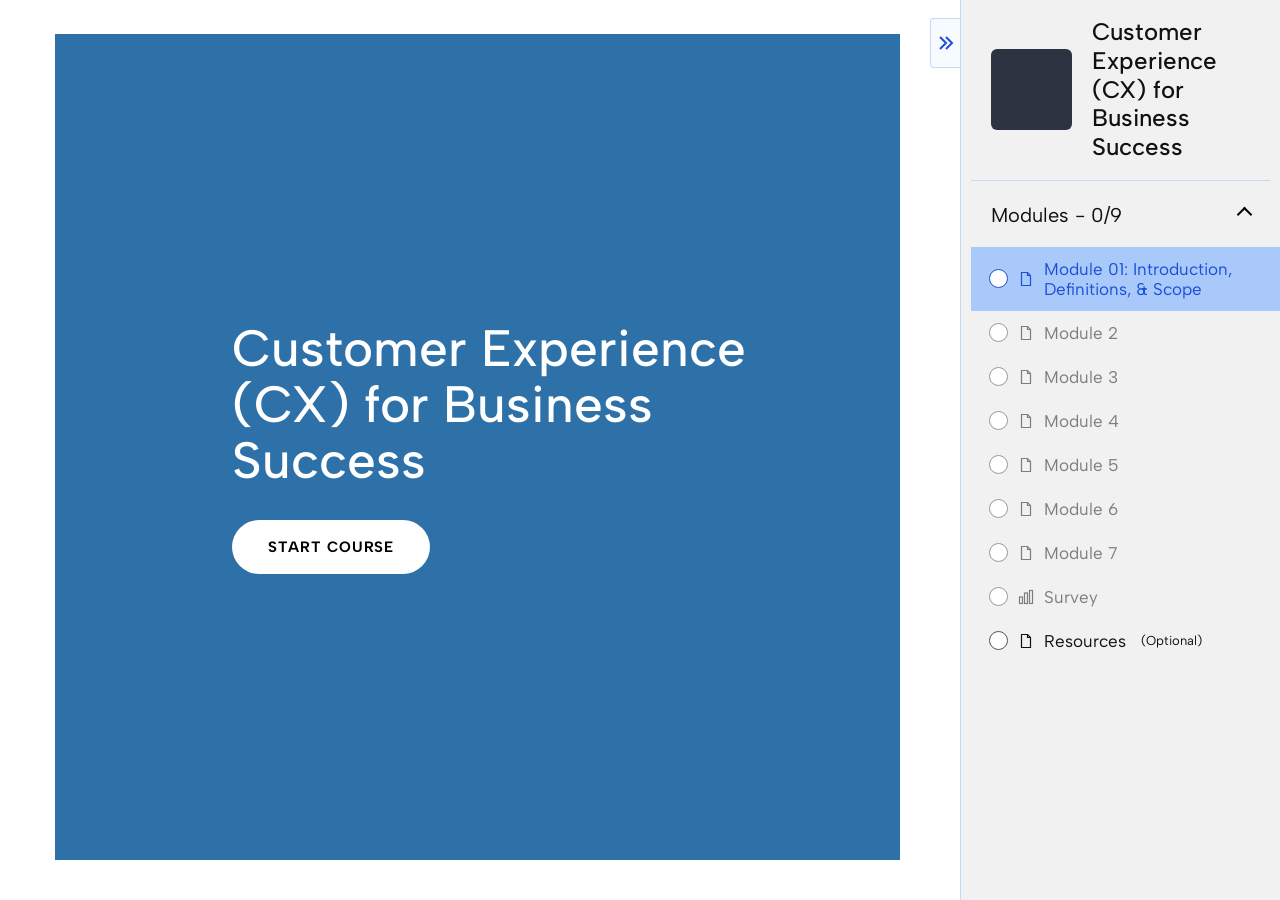
==== index.html @ 67178080 "initial commit" ====
<!doctype html>
<html lang="en">
  <head>
    <meta charset="UTF-8" />
    <meta name="viewport" content="width=device-width, initial-scale=1" />
    <title>Customer Experience (CX) for Business Success</title>
    <link rel="preconnect" href="https://fonts.googleapis.com" />
    <link
      href="https://fonts.googleapis.com/css2?family=Albert+Sans:wght@400;500;700&display=swap"
      rel="stylesheet"
    />
    <link rel="stylesheet" href="style.css" />
  </head>

  <body>
    <!-- Small screens only: top bar with hamburger + dark backdrop -->
    <header class="topbar">
      <button class="hamburger" id="hamburger" aria-label="Open course menu">
        <svg
          width="24"
          height="24"
          viewBox="0 0 24 24"
          fill="none"
          stroke="currentColor"
          stroke-width="2"
          stroke-linecap="round"
        >
          <path d="M3 6h18M3 12h18M3 18h18" />
        </svg>
      </button>
      <strong>Customer Experience (CX) for Business Success</strong>
    </header>
    <div class="backdrop" data-close-menu></div>

    <!-- =========================================================
     MAIN WINDOW  — one <section class="panel"> per module.
     Order here MUST match the order of the sidebar buttons.
     ========================================================= -->
    <main class="main">
      <button class="toggle" id="toggle" aria-label="Show / hide modules">
        <svg
          width="18"
          height="18"
          viewBox="0 0 18 18"
          fill="none"
          stroke="currentColor"
          stroke-width="2"
        >
          <path d="M3 3l6 6-6 6M9 3l6 6-6 6" />
        </svg>
      </button>

      <!-- COVER: shown before the course starts. It is NOT a module. -->
      <section class="panel cover active">
        <div class="slide">
          <h1>Customer Experience (CX) for Business Success</h1>
          <button class="btn" data-start>Start course</button>
        </div>
      </section>

      <!-- ================= MODULES =================
       Everything inside .lesson scrolls. The complete button sits at the
       end and unlocks only when the student reaches the bottom.        -->

      <!-- 1. Introduction -->
      <section class="panel">
        <div class="slide content">
          <h1>Introduction, Definitions, & Scope</h1>
          <div class="lesson-title">
            Welcome to Module 1 of the Bangladesh Cyber Security Law 2026
            interactive course. This module establishes the foundational rules,
            jurisdictional boundaries, and essential terminology used throughout
            the statute
          </div>
          <div class="lesson">
            <h2>
              Part 1: Legislative Overview & Scope (Interactive Text / Reading
              Content)
            </h2>
            <div class="h5p-slot part1">
              <iframe
                class="part1-iframe"
                src="part1.html"
                allowfullscreen
              ></iframe>
            </div>
            <div class="h5p-slot activity1">
              <iframe src="activity1.html" allowfullscreen></iframe>
            </div>
            <h3>How this course works</h3>
            <p>
              Students must reach the end of each module before the Complete
              &amp; continue button unlocks. Each module opens only after the
              previous one is completed.
            </p>
            <p>More text, images or videos can go here.</p>
            <div class="h5p-slot activity2">
              <!-- <iframe src="YOUR_H5P_EMBED_URL" allowfullscreen></iframe> -->
              Another H5P block
            </div>
            <p>Closing notes for the introduction.</p>
          </div>

          <!-- End of Module 1 -->
          <div class="slide-footer">
            <button class="btn" data-complete disabled>
              Complete &amp; continue
            </button>
            <span class="hint"
              >Scroll to the end of the module to continue</span
            >
          </div>
        </div>
      </section>

      <!-- 2. Understanding Customer Experience (CX) -->
      <section class="panel">
        <div class="slide content">
          <h1>Understanding Customer Experience (CX)</h1>
          <div class="lesson">
            <p>Intro text for this module.</p>
            <div class="h5p-slot">
              <!-- <iframe src="YOUR_H5P_EMBED_URL" allowfullscreen></iframe> -->
              H5P content goes here
            </div>
          </div>
          <div class="slide-footer">
            <button class="btn" data-complete disabled>
              Complete &amp; continue
            </button>
            <span class="hint"
              >Scroll to the end of the module to continue</span
            >
          </div>
        </div>
      </section>

      <!-- 3. Leveraging AI to Enhance CX -->
      <section class="panel">
        <div class="slide content">
          <h1>Leveraging AI to Enhance CX</h1>
          <div class="lesson">
            <p>Intro text for this module.</p>
            <div class="h5p-slot">
              <!-- <iframe src="YOUR_H5P_EMBED_URL" allowfullscreen></iframe> -->
              H5P content goes here
            </div>
          </div>
          <div class="slide-footer">
            <button class="btn" data-complete disabled>
              Complete &amp; continue
            </button>
            <span class="hint"
              >Scroll to the end of the module to continue</span
            >
          </div>
        </div>
      </section>

      <!-- 4. Getting to Know the Customer -->
      <section class="panel">
        <div class="slide content">
          <h1>Getting to Know the Customer</h1>
          <div class="lesson">
            <p>Intro text for this module.</p>
            <div class="h5p-slot">
              <!-- <iframe src="YOUR_H5P_EMBED_URL" allowfullscreen></iframe> -->
              H5P content goes here
            </div>
          </div>
          <div class="slide-footer">
            <button class="btn" data-complete disabled>
              Complete &amp; continue
            </button>
            <span class="hint"
              >Scroll to the end of the module to continue</span
            >
          </div>
        </div>
      </section>

      <!-- 5. Design the Right Experience -->
      <section class="panel">
        <div class="slide content">
          <h1>Design the Right Experience</h1>
          <div class="lesson">
            <p>Intro text for this module.</p>
            <div class="h5p-slot">
              <!-- <iframe src="YOUR_H5P_EMBED_URL" allowfullscreen></iframe> -->
              H5P content goes here
            </div>
          </div>
          <div class="slide-footer">
            <button class="btn" data-complete disabled>
              Complete &amp; continue
            </button>
            <span class="hint"
              >Scroll to the end of the module to continue</span
            >
          </div>
        </div>
      </section>

      <!-- 6. Monitoring CX -->
      <section class="panel">
        <div class="slide content">
          <h1>Monitoring CX</h1>
          <div class="lesson">
            <p>Intro text for this module.</p>
            <div class="h5p-slot">
              <!-- <iframe src="YOUR_H5P_EMBED_URL" allowfullscreen></iframe> -->
              H5P content goes here
            </div>
          </div>
          <div class="slide-footer">
            <button class="btn" data-complete disabled>
              Complete &amp; continue
            </button>
            <span class="hint"
              >Scroll to the end of the module to continue</span
            >
          </div>
        </div>
      </section>

      <!-- 7. Conclusion -->
      <section class="panel">
        <div class="slide content">
          <h1>Conclusion</h1>
          <div class="lesson">
            <p>Intro text for this module.</p>
            <div class="h5p-slot">
              <!-- <iframe src="YOUR_H5P_EMBED_URL" allowfullscreen></iframe> -->
              H5P content goes here
            </div>
          </div>
          <div class="slide-footer">
            <button class="btn" data-complete disabled>
              Complete &amp; continue
            </button>
            <span class="hint"
              >Scroll to the end of the module to continue</span
            >
          </div>
        </div>
      </section>

      <!-- 8. Survey -->
      <section class="panel">
        <div class="slide content">
          <h1>Survey</h1>
          <div class="lesson">
            <p>Intro text for this module.</p>
            <div class="h5p-slot">
              <!-- <iframe src="YOUR_H5P_EMBED_URL" allowfullscreen></iframe> -->
              H5P content goes here
            </div>
          </div>
          <div class="slide-footer">
            <button class="btn" data-complete disabled>
              Submit &amp; continue
            </button>
            <span class="hint"
              >Scroll to the end of the module to continue</span
            >
          </div>
        </div>
      </section>

      <!-- 9. Resources -->
      <section class="panel">
        <div class="slide content">
          <h1>Resources</h1>
          <div class="lesson">
            <p>Intro text for this module.</p>
            <div class="h5p-slot">
              <!-- <iframe src="YOUR_H5P_EMBED_URL" allowfullscreen></iframe> -->
              H5P content goes here
            </div>
          </div>
          <div class="slide-footer">
            <button class="btn" data-complete disabled>Finish</button>
            <span class="hint"
              >Scroll to the end of the module to continue</span
            >
          </div>
        </div>
      </section>
    </main>

    <!-- =========================================================
     SIDEBAR — module list
     data-optional = always open, never locked
     ========================================================= -->
    <aside class="sidebar">
      <div class="course-header">
        <!-- Thumbnail: add style="background-image:url(thumb.jpg)" -->
        <div class="thumb"></div>
        <h2>Customer Experience (CX) for Business Success</h2>
        <button
          class="close-btn"
          data-close-menu
          aria-label="Close course menu"
        >
          <svg
            width="20"
            height="20"
            viewBox="0 0 24 24"
            fill="none"
            stroke="currentColor"
            stroke-width="2"
            stroke-linecap="round"
          >
            <path d="M5 5l14 14M19 5L5 19" />
          </svg>
        </button>
      </div>

      <details open>
        <summary>
          <span
            >Modules - <span id="count">0</span>/<span id="total">9</span></span
          >
        </summary>

        <nav class="module-list">
          <button class="module-item active">
            <span class="radio"></span><span class="icon"></span>Module 01:
            Introduction, Definitions, & Scope
          </button>
          <button class="module-item">
            <span class="radio"></span><span class="icon"></span>Module 2
          </button>
          <button class="module-item">
            <span class="radio"></span><span class="icon"></span>Module 3
          </button>
          <button class="module-item">
            <span class="radio"></span><span class="icon"></span>Module 4
          </button>
          <button class="module-item">
            <span class="radio"></span><span class="icon"></span>Module 5
          </button>
          <button class="module-item">
            <span class="radio"></span><span class="icon"></span>Module 6
          </button>
          <button class="module-item">
            <span class="radio"></span><span class="icon"></span>Module 7
          </button>
          <button class="module-item">
            <span class="radio"></span><span class="icon chart"></span>Survey
          </button>
          <button class="module-item" data-optional>
            <span class="radio"></span
            ><span class="icon"></span>Resources&nbsp;<small>(Optional)</small>
          </button>
        </nav>
      </details>
    </aside>

    <script src="script.js"></script>
  </body>
</html>
---- style.css ----
:root {
  --blue: #2e70a8; /* main slide colour            */
  --blue-text: #1b4fd8; /* active module text           */
  --blue-active: #a9c9fb; /* active module background     */
  --blue-line: #c4daf8; /* thin light-blue borders      */
  --sidebar-bg: #f2f1f1;
  --locked: #7d7d7d; /* locked module text           */
  --text: #111;
  --sidebar-w: clamp(300px, 25vw, 480px);
  --speed: 0.45s; /* transition speed             */

  /* icon shapes (used as masks so they take the text colour) */
  --icon-doc: url("data:image/svg+xml,%3Csvg xmlns='http://www.w3.org/2000/svg' viewBox='0 0 16 16' fill='none' stroke='black' stroke-width='1.2'%3E%3Cpath d='M3.5 1.5h6l3 3v10h-9z'/%3E%3Cpath d='M9.5 1.5v3h3'/%3E%3C/svg%3E");
  --icon-chart: url("data:image/svg+xml,%3Csvg xmlns='http://www.w3.org/2000/svg' viewBox='0 0 16 16' fill='none' stroke='black' stroke-width='1.2'%3E%3Crect x='1.5' y='8' width='3' height='6.5'/%3E%3Crect x='6.5' y='4' width='3' height='10.5'/%3E%3Crect x='11.5' y='1.5' width='3' height='13'/%3E%3C/svg%3E");
}

/* =========================================================
   2. PAGE LAYOUT
   ========================================================= */
* {
  box-sizing: border-box;
}

body {
  margin: 0;
  height: 100vh;
  display: flex;
  overflow: hidden;
  font-family: "Albert Sans", system-ui, sans-serif;
  color: var(--text);
  background: #fff;
}

/* ---------- main window (left) ---------- */
.main {
  position: relative;
  flex: 1;
  min-width: 0;
  padding: 34px 60px 40px 55px; /* right padding leaves room for the toggle button */
}

.panel {
  display: none;
  height: 100%;
}
.panel.active {
  display: block;
  animation: slideIn var(--speed) ease;
}

@keyframes slideIn {
  from {
    opacity: 0;
    transform: translateX(28px);
  }
  to {
    opacity: 1;
    transform: none;
  }
}

/* ---------- blue slide ---------- */
.slide {
  height: 100%;
  min-height: 380px;
  overflow-y: auto;
  background: var(--blue);
  color: #fff;
  display: flex;
  flex-direction: column;
  justify-content: center;
  align-items: flex-start;
  padding: 40px 40px 40px 21%; /* big left gap = intro look */
}
.slide h1 {
  margin: 0 0 32px;
  font-size: 56px;
  font-weight: 500;
  line-height: 1.1;
}

/* ---------- slide that holds H5P content ---------- */
.slide.content {
  justify-content: flex-start;
  padding: 32px 40px;
}

.slide.content h1 {
  font-size: 40px;
  margin: 20px 0 40px 0;
  font-weight: 900;
}

/* long scrollable lesson inside a module */
.lesson-title {
  width: 100%;
  flex-shrink: 0;
  max-width: 70ch;
  margin: 0 0 20px;
  font-size: 18px;
  line-height: 1.6;
}

.lesson {
  width: 100%;
  flex-shrink: 0;
}

.lesson p {
  max-width: 70ch;
  margin: 0 0 20px;
  font-size: 18px;
  line-height: 1.6;
}

.lesson-panel-container {
  margin: 20px 0;
  background-color: rgba(118, 146, 255, 0.35);
  padding: 20px;
  border-radius: 5px;
}

.lesson-panel {
  margin-bottom: 20px;
}

.lesson-panel ul li{
  max-width: 70ch;
  margin: 0 0 20px;
  font-size: 18px;
}

.lesson-panel h3 {
  margin: 32px 0 12px;
  font-size: 24px;
  font-weight: 500;
}

.h5p-slot {
  width: 100%;
  height: 350px; 
  margin: 8px 0 28px;
  padding: 10px;
  background: #fff;
  color: #555;
  border-radius: 6px;
  display: grid;
  place-items: center;
  overflow: hidden;
}

.h5p-slot iframe {
  width: 100%;
  height: 100%;
  border: 0;
  overflow: hidden;
}

/*.........................part1....................... */

.h5p-slot.part1 {
  height: 400px;
}

/* button + hint at the very end of the module */
.slide-footer {
  display: flex;
  align-items: center;
  gap: 18px;
  flex-wrap: wrap;
  margin-top: 16px;
  flex-shrink: 0;
}
.hint {
  display: none;
  font-size: 15px;
  opacity: 0.85;
}
.btn[disabled] + .hint {
  display: inline;
}

/* cover screen (before the course starts) */
.cover h1 {
  font-size: clamp(32px, 4vw, 52px);
}

/* ---------- pill button ---------- */
.btn {
  font: inherit;
  font-size: 15px;
  font-weight: 700;
  letter-spacing: 0.06em;
  text-transform: uppercase;
  padding: 18px 36px;
  border: 0;
  border-radius: 999px;
  background: #fff;
  color: #000;
  cursor: pointer;
  transition:
    transform 0.2s,
    box-shadow 0.2s;
}
.btn:hover {
  transform: translateY(-2px);
  box-shadow: 0 6px 16px rgba(0, 0, 0, 0.25);
}
.btn:focus-visible {
  outline: 3px solid #fff;
  outline-offset: 3px;
}
.btn[disabled] {
  opacity: 0.45;
  cursor: not-allowed;
  transform: none;
  box-shadow: none;
}

/* ---------- collapse button (>>) ---------- */
.toggle {
  position: absolute;
  top: 18px;
  right: 0;
  width: 30px;
  height: 50px;
  border: 1px solid var(--blue-line);
  border-right: 0;
  border-radius: 4px 0 0 4px;
  background: #f7faff;
  color: var(--blue-text);
  cursor: pointer;
  display: grid;
  place-items: center;
}
.toggle svg {
  transition: transform var(--speed);
}
body.collapsed .toggle svg {
  transform: rotate(180deg);
}

/* =========================================================
   3. SIDEBAR (right) — the course modules
   ========================================================= */
.sidebar {
  width: var(--sidebar-w);
  flex-shrink: 0;
  background: var(--sidebar-bg);
  border-left: 1px solid var(--blue-line);
  overflow-y: auto;
  transition: margin-right var(--speed) ease;
}
body.collapsed .sidebar {
  margin-right: calc(var(--sidebar-w) * -1);
}

/* header: thumbnail + course title */
.course-header {
  display: flex;
  align-items: center;
  gap: 20px;
  margin: 0 10px;
  padding: 18px 20px;
  border-bottom: 1px solid var(--blue-line);
}
.thumb {
  flex-shrink: 0;
  width: 81px;
  height: 81px;
  border-radius: 6px;
  background: #2b3440 center / cover; /* ← put your image: style="background-image:url(thumb.jpg)" */
}
.course-header h2 {
  margin: 0;
  font-size: 24px;
  font-weight: 500;
  line-height: 1.2;
}

/* "Modules - 0/9" (collapsible with no JS) */
summary {
  list-style: none;
  cursor: pointer;
  display: flex;
  justify-content: space-between;
  align-items: center;
  padding: 22px 30px 20px;
  font-size: 20px;
}
summary::-webkit-details-marker {
  display: none;
}
summary::after {
  content: "";
  width: 9px;
  height: 9px;
  border-top: 2px solid #000;
  border-left: 2px solid #000;
  transform: rotate(45deg);
  transition: transform 0.3s;
}
details:not([open]) summary::after {
  transform: rotate(225deg);
}

/* module rows */
.module-list {
  margin-left: 10px;
  padding-bottom: 30px;
}

.module-item {
  all: unset;
  box-sizing: border-box;
  width: 100%;
  display: flex;
  align-items: center;
  gap: 10px;
  padding: 12px 18px;
  font-size: 17px;
  cursor: pointer;
  transition:
    background 0.3s,
    color 0.3s;
}
.module-item:focus-visible {
  outline: 2px solid var(--blue-text);
  outline-offset: -2px;
}

.module-item small {
  font-size: 13px;
}

/* radio circle + icon */
.radio {
  flex-shrink: 0;
  width: 19px;
  height: 19px;
  border: 1.5px solid #555;
  border-radius: 50%;
  background: #fff;
  transition:
    background 0.3s,
    border-color 0.3s;
}
.icon {
  flex-shrink: 0;
  width: 16px;
  height: 18px;
  background: currentColor;
  -webkit-mask: var(--icon-doc) center / contain no-repeat;
  mask: var(--icon-doc) center / contain no-repeat;
}
.icon.chart {
  -webkit-mask-image: var(--icon-chart);
  mask-image: var(--icon-chart);
}

/* STATES */
.module-item[aria-disabled="true"] {
  color: var(--locked);
  cursor: not-allowed;
}
.module-item[aria-disabled="true"] .radio {
  border-color: #999;
}

.module-item.active {
  background: var(--blue-active);
  color: var(--blue-text);
}
.module-item.active .radio {
  border-color: var(--blue-text);
}

.module-item.done .radio {
  background: var(--blue);
  border-color: var(--blue);
  position: relative;
}
.module-item.done .radio::after {
  /* white tick */
  content: "";
  position: absolute;
  left: 5px;
  top: 1px;
  width: 5px;
  height: 10px;
  border: solid #fff;
  border-width: 0 2px 2px 0;
  transform: rotate(45deg);
}

/* little shake when a locked module is clicked */
.shake {
  animation: shake 0.35s;
}
@keyframes shake {
  25% {
    transform: translateX(-6px);
  }
  75% {
    transform: translateX(6px);
  }
}

/* =========================================================
   4. SMALL SCREENS + REDUCED MOTION
   ========================================================= */
/* top bar, backdrop and close button only exist on small screens */
.topbar,
.backdrop,
.close-btn {
  display: none;
}

@media (max-width: 800px) {
  body {
    flex-direction: column;
    height: 100vh;
    height: 100dvh;
  }

  /* top bar with hamburger */
  .topbar {
    display: flex;
    align-items: center;
    gap: 14px;
    flex-shrink: 0;
    padding: 10px 16px;
    background: var(--sidebar-bg);
    border-bottom: 1px solid var(--blue-line);
  }
  .topbar strong {
    font-size: 16px;
    font-weight: 500;
    line-height: 1.2;
  }

  .hamburger,
  .close-btn {
    all: unset;
    box-sizing: border-box;
    width: 40px;
    height: 40px;
    display: grid;
    place-items: center;
    flex-shrink: 0;
    border-radius: 6px;
    color: var(--text);
    cursor: pointer;
  }
  .hamburger:focus-visible,
  .close-btn:focus-visible {
    outline: 2px solid var(--blue-text);
  }
  .close-btn {
    display: grid;
    margin-left: auto;
  }
  .course-header {
    gap: 12px;
    padding: 14px 10px;
  }
  .course-header h2 {
    font-size: 17px;
  }
  .thumb {
    width: 52px;
    height: 52px;
  }

  /* main window fills the rest of the screen */
  .main {
    flex: 1;
    min-height: 0;
    padding: 16px;
  }
  .slide {
    padding: 24px;
  }
  .slide h1 {
    font-size: 36px;
  }
  .slide.content h1 {
    font-size: 24px;
  }
  .toggle {
    display: none;
  }

  /* sidebar becomes a drawer that slides in from the right */
  .sidebar {
    position: fixed;
    top: 0;
    right: 0;
    bottom: 0;
    z-index: 20;
    width: min(85vw, 360px);
    margin: 0 !important;
    transform: translateX(100%);
    transition:
      transform var(--speed) ease,
      box-shadow var(--speed);
  }
  body.menu-open .sidebar {
    transform: none;
    box-shadow: -8px 0 24px rgba(0, 0, 0, 0.25);
  }

  /* dark overlay behind the drawer; tap it to close */
  .backdrop {
    display: block;
    position: fixed;
    inset: 0;
    z-index: 10;
    background: rgba(0, 0, 0, 0.4);
    opacity: 0;
    pointer-events: none;
    transition: opacity var(--speed);
  }
  body.menu-open .backdrop {
    opacity: 1;
    pointer-events: auto;
  }
}
@media (prefers-reduced-motion: reduce) {
  * {
    animation: none !important;
    transition: none !important;
  }
}
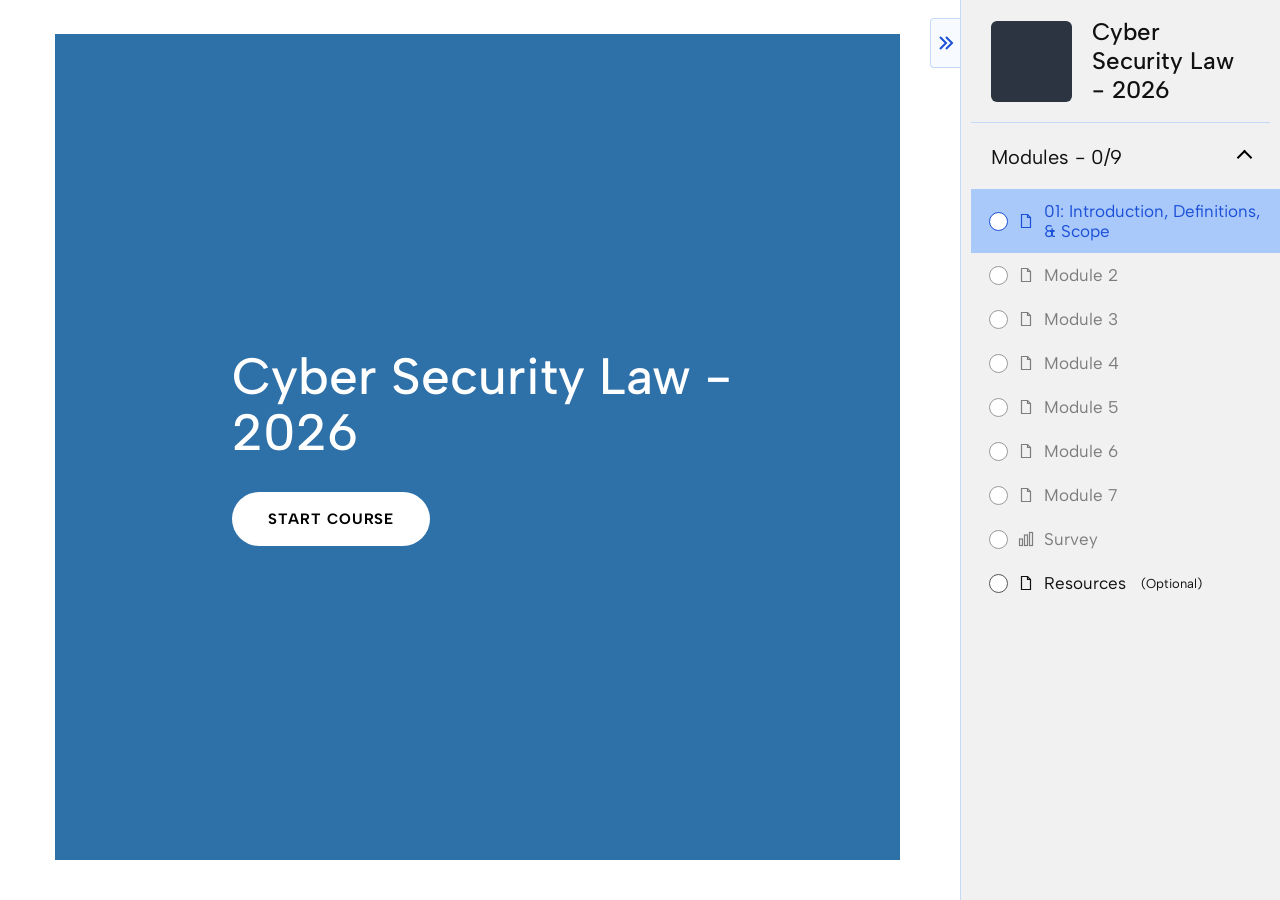
==== commit 2fea56bd: "initial commit" ====
--- a/index.html
+++ b/index.html
@@ -3,7 +3,7 @@
   <head>
     <meta charset="UTF-8" />
     <meta name="viewport" content="width=device-width, initial-scale=1" />
-    <title>Customer Experience (CX) for Business Success</title>
+    <title>Cyber Security Law - 2026</title>
     <link rel="preconnect" href="https://fonts.googleapis.com" />
     <link
       href="https://fonts.googleapis.com/css2?family=Albert+Sans:wght@400;500;700&display=swap"
@@ -28,7 +28,7 @@
           <path d="M3 6h18M3 12h18M3 18h18" />
         </svg>
       </button>
-      <strong>Customer Experience (CX) for Business Success</strong>
+      <strong>Cyber Security Law - 2026</strong>
     </header>
     <div class="backdrop" data-close-menu></div>
 
@@ -53,7 +53,7 @@
       <!-- COVER: shown before the course starts. It is NOT a module. -->
       <section class="panel cover active">
         <div class="slide">
-          <h1>Customer Experience (CX) for Business Success</h1>
+          <h1>Cyber Security Law - 2026</h1>
           <button class="btn" data-start>Start course</button>
         </div>
       </section>
@@ -73,7 +73,7 @@
             the statute
           </div>
           <div class="lesson">
-            <h2>
+            <h2 class="h5p-slot-title">
               Part 1: Legislative Overview & Scope (Interactive Text / Reading
               Content)
             </h2>
@@ -84,19 +84,20 @@
                 allowfullscreen
               ></iframe>
             </div>
-            <div class="h5p-slot activity1">
-              <iframe src="activity1.html" allowfullscreen></iframe>
-            </div>
-            <h3>How this course works</h3>
-            <p>
-              Students must reach the end of each module before the Complete
-              &amp; continue button unlocks. Each module opens only after the
-              previous one is completed.
-            </p>
-            <p>More text, images or videos can go here.</p>
-            <div class="h5p-slot activity2">
-              <!-- <iframe src="YOUR_H5P_EMBED_URL" allowfullscreen></iframe> -->
-              Another H5P block
+            <h2 class="h5p-slot-title">
+              Part 2: Key Legal Definitions - Section 2
+            </h2>
+            <div class="h5p-slot part2">
+              <iframe src="part2.html" allowfullscreen></iframe>
+            </div>
+            <h2 class="h5p-slot-title">
+              Part 3: H5P Quiz / Knowledge Check (Multiple Choice Questions)
+            </h2>
+            <div class="h5p-slot part3">
+              <iframe src="part3.html" allowfullscreen></iframe>
+              <iframe src="part3.html" allowfullscreen></iframe>
+              <iframe src="part3.html" allowfullscreen></iframe>
+              <iframe src="part3.html" allowfullscreen></iframe>
             </div>
             <p>Closing notes for the introduction.</p>
           </div>
@@ -296,7 +297,7 @@
       <div class="course-header">
         <!-- Thumbnail: add style="background-image:url(thumb.jpg)" -->
         <div class="thumb"></div>
-        <h2>Customer Experience (CX) for Business Success</h2>
+        <h2>Cyber Security Law - 2026</h2>
         <button
           class="close-btn"
           data-close-menu
@@ -325,7 +326,7 @@
 
         <nav class="module-list">
           <button class="module-item active">
-            <span class="radio"></span><span class="icon"></span>Module 01:
+            <span class="radio"></span><span class="icon"></span>01:
             Introduction, Definitions, & Scope
           </button>
           <button class="module-item">
--- a/style.css
+++ b/style.css
@@ -136,6 +136,10 @@
   font-weight: 500;
 }
 
+.h5p-slot-title {
+  margin: 50px 10px 30px 10px;
+}
+
 .h5p-slot {
   width: 100%;
   height: 350px; 
@@ -161,6 +165,24 @@
 .h5p-slot.part1 {
   height: 400px;
 }
+
+/*.........................part2....................... */
+
+
+.h5p-slot.part2 {
+  height: 600px;
+}
+
+/*.........................part3....................... */
+
+.h5p-slot.part3 {
+  height: 1200px;
+}
+
+
+
+
+
 
 /* button + hint at the very end of the module */
 .slide-footer {
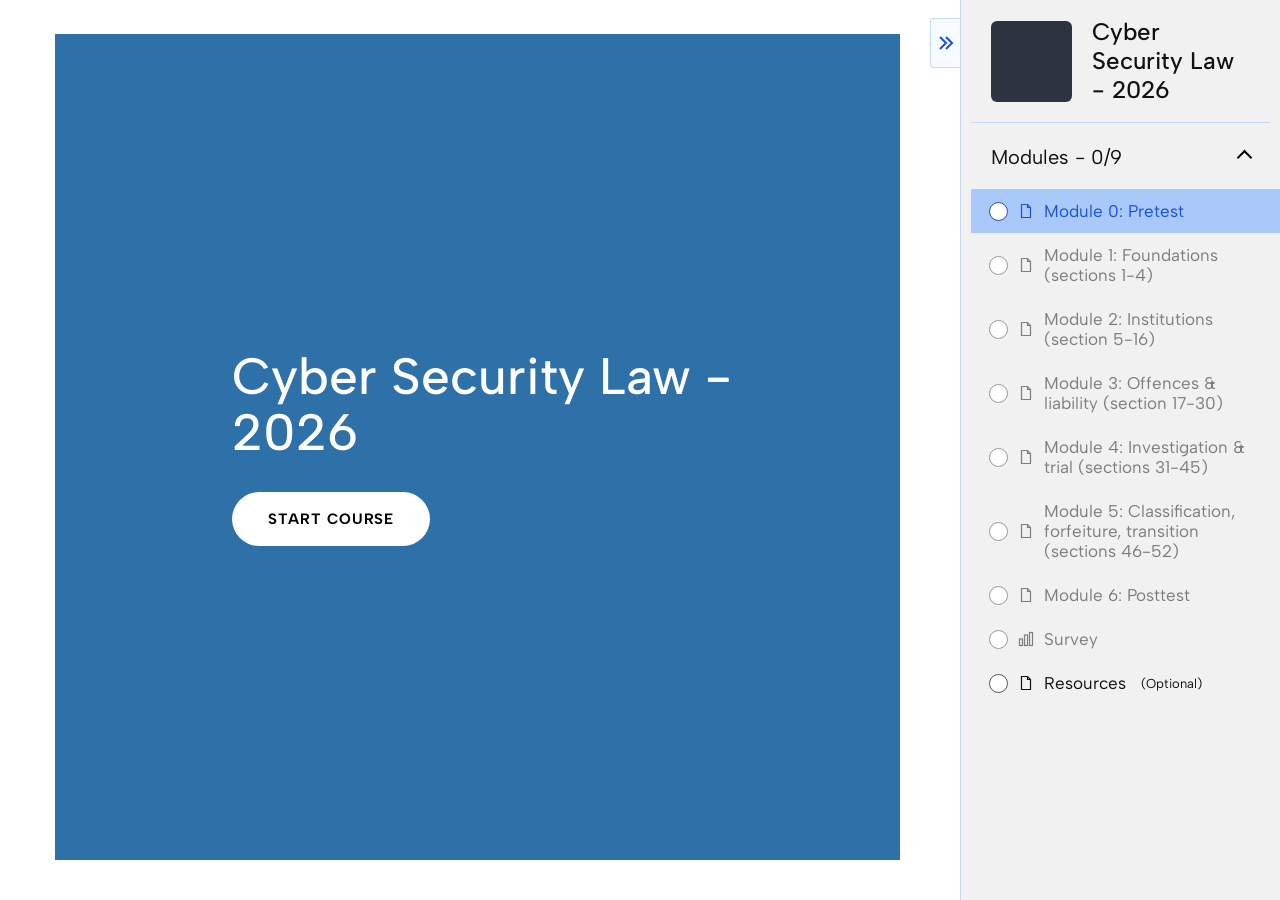
==== commit 151a9537: "update" ====
--- a/index.html
+++ b/index.html
@@ -9,7 +9,7 @@
       href="https://fonts.googleapis.com/css2?family=Albert+Sans:wght@400;500;700&display=swap"
       rel="stylesheet"
     />
-    <link rel="stylesheet" href="style.css" />
+    <link rel="stylesheet" href="static/css/style.css" />
   </head>
 
   <body>
@@ -65,41 +65,14 @@
       <!-- 1. Introduction -->
       <section class="panel">
         <div class="slide content">
-          <h1>Introduction, Definitions, & Scope</h1>
-          <div class="lesson-title">
-            Welcome to Module 1 of the Bangladesh Cyber Security Law 2026
-            interactive course. This module establishes the foundational rules,
-            jurisdictional boundaries, and essential terminology used throughout
-            the statute
-          </div>
-          <div class="lesson">
-            <h2 class="h5p-slot-title">
-              Part 1: Legislative Overview & Scope (Interactive Text / Reading
-              Content)
-            </h2>
-            <div class="h5p-slot part1">
-              <iframe
-                class="part1-iframe"
-                src="part1.html"
-                allowfullscreen
-              ></iframe>
-            </div>
-            <h2 class="h5p-slot-title">
-              Part 2: Key Legal Definitions - Section 2
-            </h2>
-            <div class="h5p-slot part2">
-              <iframe src="part2.html" allowfullscreen></iframe>
-            </div>
-            <h2 class="h5p-slot-title">
-              Part 3: H5P Quiz / Knowledge Check (Multiple Choice Questions)
-            </h2>
-            <div class="h5p-slot part3">
-              <iframe src="part3.html" allowfullscreen></iframe>
-              <iframe src="part3.html" allowfullscreen></iframe>
-              <iframe src="part3.html" allowfullscreen></iframe>
-              <iframe src="part3.html" allowfullscreen></iframe>
-            </div>
-            <p>Closing notes for the introduction.</p>
+          <h1>Module 0: Pretest</h1>
+
+          <div class="h5p-slot module1">
+            <iframe
+              class="module-iframe"
+              data-src="static/html/module0.html"
+              allowfullscreen
+            ></iframe>
           </div>
 
           <!-- End of Module 1 -->
@@ -114,179 +87,38 @@
         </div>
       </section>
 
-      <!-- 2. Understanding Customer Experience (CX) -->
+      
+
+      <!-- Module 1 -->
       <section class="panel">
         <div class="slide content">
-          <h1>Understanding Customer Experience (CX)</h1>
-          <div class="lesson">
-            <p>Intro text for this module.</p>
-            <div class="h5p-slot">
-              <!-- <iframe src="YOUR_H5P_EMBED_URL" allowfullscreen></iframe> -->
-              H5P content goes here
-            </div>
+          <h1>Module 1: Foundations (sections 1-4)</h1>
+          <div class="h5p-slot">
+            <iframe data-src="static/html/module1.html" allowfullscreen></iframe>
           </div>
           <div class="slide-footer">
             <button class="btn" data-complete disabled>
               Complete &amp; continue
             </button>
-            <span class="hint"
-              >Scroll to the end of the module to continue</span
-            >
-          </div>
-        </div>
-      </section>
-
-      <!-- 3. Leveraging AI to Enhance CX -->
+          </div>
+        </div>
+      </section>
+
+      <!-- Module 2 -->
       <section class="panel">
         <div class="slide content">
-          <h1>Leveraging AI to Enhance CX</h1>
-          <div class="lesson">
-            <p>Intro text for this module.</p>
-            <div class="h5p-slot">
-              <!-- <iframe src="YOUR_H5P_EMBED_URL" allowfullscreen></iframe> -->
-              H5P content goes here
-            </div>
+          <h1>Module 2: Amar MAtha (sections 1-4)</h1>
+          <div class="h5p-slot">
+            <iframe data-src="static/html/module1.html" allowfullscreen></iframe>
           </div>
           <div class="slide-footer">
             <button class="btn" data-complete disabled>
               Complete &amp; continue
             </button>
-            <span class="hint"
-              >Scroll to the end of the module to continue</span
-            >
-          </div>
-        </div>
-      </section>
-
-      <!-- 4. Getting to Know the Customer -->
-      <section class="panel">
-        <div class="slide content">
-          <h1>Getting to Know the Customer</h1>
-          <div class="lesson">
-            <p>Intro text for this module.</p>
-            <div class="h5p-slot">
-              <!-- <iframe src="YOUR_H5P_EMBED_URL" allowfullscreen></iframe> -->
-              H5P content goes here
-            </div>
-          </div>
-          <div class="slide-footer">
-            <button class="btn" data-complete disabled>
-              Complete &amp; continue
-            </button>
-            <span class="hint"
-              >Scroll to the end of the module to continue</span
-            >
-          </div>
-        </div>
-      </section>
-
-      <!-- 5. Design the Right Experience -->
-      <section class="panel">
-        <div class="slide content">
-          <h1>Design the Right Experience</h1>
-          <div class="lesson">
-            <p>Intro text for this module.</p>
-            <div class="h5p-slot">
-              <!-- <iframe src="YOUR_H5P_EMBED_URL" allowfullscreen></iframe> -->
-              H5P content goes here
-            </div>
-          </div>
-          <div class="slide-footer">
-            <button class="btn" data-complete disabled>
-              Complete &amp; continue
-            </button>
-            <span class="hint"
-              >Scroll to the end of the module to continue</span
-            >
-          </div>
-        </div>
-      </section>
-
-      <!-- 6. Monitoring CX -->
-      <section class="panel">
-        <div class="slide content">
-          <h1>Monitoring CX</h1>
-          <div class="lesson">
-            <p>Intro text for this module.</p>
-            <div class="h5p-slot">
-              <!-- <iframe src="YOUR_H5P_EMBED_URL" allowfullscreen></iframe> -->
-              H5P content goes here
-            </div>
-          </div>
-          <div class="slide-footer">
-            <button class="btn" data-complete disabled>
-              Complete &amp; continue
-            </button>
-            <span class="hint"
-              >Scroll to the end of the module to continue</span
-            >
-          </div>
-        </div>
-      </section>
-
-      <!-- 7. Conclusion -->
-      <section class="panel">
-        <div class="slide content">
-          <h1>Conclusion</h1>
-          <div class="lesson">
-            <p>Intro text for this module.</p>
-            <div class="h5p-slot">
-              <!-- <iframe src="YOUR_H5P_EMBED_URL" allowfullscreen></iframe> -->
-              H5P content goes here
-            </div>
-          </div>
-          <div class="slide-footer">
-            <button class="btn" data-complete disabled>
-              Complete &amp; continue
-            </button>
-            <span class="hint"
-              >Scroll to the end of the module to continue</span
-            >
-          </div>
-        </div>
-      </section>
-
-      <!-- 8. Survey -->
-      <section class="panel">
-        <div class="slide content">
-          <h1>Survey</h1>
-          <div class="lesson">
-            <p>Intro text for this module.</p>
-            <div class="h5p-slot">
-              <!-- <iframe src="YOUR_H5P_EMBED_URL" allowfullscreen></iframe> -->
-              H5P content goes here
-            </div>
-          </div>
-          <div class="slide-footer">
-            <button class="btn" data-complete disabled>
-              Submit &amp; continue
-            </button>
-            <span class="hint"
-              >Scroll to the end of the module to continue</span
-            >
-          </div>
-        </div>
-      </section>
-
-      <!-- 9. Resources -->
-      <section class="panel">
-        <div class="slide content">
-          <h1>Resources</h1>
-          <div class="lesson">
-            <p>Intro text for this module.</p>
-            <div class="h5p-slot">
-              <!-- <iframe src="YOUR_H5P_EMBED_URL" allowfullscreen></iframe> -->
-              H5P content goes here
-            </div>
-          </div>
-          <div class="slide-footer">
-            <button class="btn" data-complete disabled>Finish</button>
-            <span class="hint"
-              >Scroll to the end of the module to continue</span
-            >
-          </div>
-        </div>
-      </section>
+          </div>
+        </div>
+      </section>
+
     </main>
 
     <!-- =========================================================
@@ -326,26 +158,32 @@
 
         <nav class="module-list">
           <button class="module-item active">
-            <span class="radio"></span><span class="icon"></span>01:
-            Introduction, Definitions, & Scope
-          </button>
-          <button class="module-item">
-            <span class="radio"></span><span class="icon"></span>Module 2
-          </button>
-          <button class="module-item">
-            <span class="radio"></span><span class="icon"></span>Module 3
-          </button>
-          <button class="module-item">
-            <span class="radio"></span><span class="icon"></span>Module 4
-          </button>
-          <button class="module-item">
-            <span class="radio"></span><span class="icon"></span>Module 5
-          </button>
-          <button class="module-item">
-            <span class="radio"></span><span class="icon"></span>Module 6
-          </button>
-          <button class="module-item">
-            <span class="radio"></span><span class="icon"></span>Module 7
+            <span class="radio"></span><span class="icon"></span>Module 0:
+            Pretest
+          </button>
+          <button class="module-item">
+            <span class="radio"></span><span class="icon"></span>Module 1:
+            Foundations (sections 1-4)
+          </button>
+          <button class="module-item">
+            <span class="radio"></span><span class="icon"></span>Module 2:
+            Institutions (section 5-16)
+          </button>
+          <button class="module-item">
+            <span class="radio"></span><span class="icon"></span>Module 3:
+            Offences & liability (section 17-30)
+          </button>
+          <button class="module-item">
+            <span class="radio"></span><span class="icon"></span>Module 4:
+            Investigation & trial (sections 31-45)
+          </button>
+          <button class="module-item">
+            <span class="radio"></span><span class="icon"></span>Module 5:
+            Classification, forfeiture, transition (sections 46-52)
+          </button>
+          <button class="module-item">
+            <span class="radio"></span><span class="icon"></span>Module 6:
+            Posttest
           </button>
           <button class="module-item">
             <span class="radio"></span><span class="icon chart"></span>Survey
@@ -358,6 +196,6 @@
       </details>
     </aside>
 
-    <script src="script.js"></script>
+    <script src="static/js/script.js"></script>
   </body>
 </html>
--- a/static/css/style.css
+++ b/static/css/style.css
@@ -0,0 +1,543 @@
+:root {
+  --blue: #2e70a8; /* main slide colour            */
+  --blue-text: #1b4fd8; /* active module text           */
+  --blue-active: #a9c9fb; /* active module background     */
+  --blue-line: #c4daf8; /* thin light-blue borders      */
+  --sidebar-bg: #f2f1f1;
+  --locked: #7d7d7d; /* locked module text           */
+  --text: #111;
+  --sidebar-w: clamp(300px, 25vw, 480px);
+  --speed: 0.45s; /* transition speed             */
+
+  /* icon shapes (used as masks so they take the text colour) */
+  --icon-doc: url("data:image/svg+xml,%3Csvg xmlns='http://www.w3.org/2000/svg' viewBox='0 0 16 16' fill='none' stroke='black' stroke-width='1.2'%3E%3Cpath d='M3.5 1.5h6l3 3v10h-9z'/%3E%3Cpath d='M9.5 1.5v3h3'/%3E%3C/svg%3E");
+  --icon-chart: url("data:image/svg+xml,%3Csvg xmlns='http://www.w3.org/2000/svg' viewBox='0 0 16 16' fill='none' stroke='black' stroke-width='1.2'%3E%3Crect x='1.5' y='8' width='3' height='6.5'/%3E%3Crect x='6.5' y='4' width='3' height='10.5'/%3E%3Crect x='11.5' y='1.5' width='3' height='13'/%3E%3C/svg%3E");
+}
+
+/* =========================================================
+   2. PAGE LAYOUT
+   ========================================================= */
+* {
+  box-sizing: border-box;
+}
+
+body {
+  margin: 0;
+  height: 100vh;
+  display: flex;
+  overflow: hidden;
+  font-family: "Albert Sans", system-ui, sans-serif;
+  color: var(--text);
+  background: #fff;
+}
+
+/* ---------- main window (left) ---------- */
+.main {
+  position: relative;
+  flex: 1;
+  min-width: 0;
+  padding: 34px 60px 40px 55px; /* right padding leaves room for the toggle button */
+}
+
+.panel {
+  display: none;
+  height: 100%;
+}
+.panel.active {
+  display: block;
+  animation: slideIn var(--speed) ease;
+}
+
+@keyframes slideIn {
+  from {
+    opacity: 0;
+    transform: translateX(28px);
+  }
+  to {
+    opacity: 1;
+    transform: none;
+  }
+}
+
+/* ---------- blue slide ---------- */
+.slide {
+  height: 100%;
+  min-height: 380px;
+  overflow-y: auto;
+  background: var(--blue);
+  color: #fff;
+  display: flex;
+  flex-direction: column;
+  justify-content: center;
+  align-items: flex-start;
+  padding: 40px 40px 40px 21%; /* big left gap = intro look */
+}
+.slide h1 {
+  margin: 0 0 32px;
+  font-size: 56px;
+  font-weight: 500;
+  line-height: 1.1;
+}
+
+/* ---------- slide that holds H5P content ---------- */
+.slide.content {
+  justify-content: flex-start;
+  padding: 32px 40px;
+}
+
+.slide.content h1 {
+  font-size: 40px;
+  margin: 20px 0 40px 0;
+  font-weight: 900;
+}
+
+/* long scrollable lesson inside a module */
+/* .lesson-title {
+  width: 100%;
+  flex-shrink: 0;
+  max-width: 70ch;
+  margin: 0 0 20px;
+  font-size: 18px;
+  line-height: 1.6;
+}
+
+.lesson {
+  width: 100%;
+  flex-shrink: 0;
+}
+
+.lesson p {
+  max-width: 70ch;
+  margin: 0 0 20px;
+  font-size: 18px;
+  line-height: 1.6;
+}
+
+.lesson-panel-container {
+  margin: 20px 0;
+  background-color: rgba(118, 146, 255, 0.35);
+  padding: 20px;
+  border-radius: 5px;
+}
+
+.lesson-panel {
+  margin-bottom: 20px;
+}
+
+.lesson-panel ul li{
+  max-width: 70ch;
+  margin: 0 0 20px;
+  font-size: 18px;
+}
+
+.lesson-panel h3 {
+  margin: 32px 0 12px;
+  font-size: 24px;
+  font-weight: 500;
+}
+
+.h5p-slot-title {
+  margin: 50px 10px 30px 10px;
+} */
+
+.h5p-slot {
+  width: 100%;
+  min-height: 75vh; 
+  margin: 8px 0;
+  /* padding: 10px; */
+  background: #fff;
+  color: #555;
+  border-radius: 6px;
+  display: grid;
+  place-items: center;
+  overflow: hidden;
+}
+
+.h5p-slot iframe {
+  width: 100%;
+  height: 100%;
+  border: 0;
+  overflow: hidden;
+}
+
+/*.........................h5p contents....................... */
+
+
+
+
+
+
+
+
+
+
+/* button + hint at the very end of the module */
+.slide-footer {
+  display: flex;
+  align-items: center;
+  gap: 18px;
+  flex-wrap: wrap;
+  margin-top: 16px;
+  flex-shrink: 0;
+}
+.hint {
+  display: none;
+  font-size: 15px;
+  opacity: 0.85;
+}
+.btn[disabled] + .hint {
+  display: inline;
+}
+
+/* cover screen (before the course starts) */
+.cover h1 {
+  font-size: clamp(32px, 4vw, 52px);
+}
+
+/* ---------- pill button ---------- */
+.btn {
+  font: inherit;
+  font-size: 15px;
+  font-weight: 700;
+  letter-spacing: 0.06em;
+  text-transform: uppercase;
+  padding: 18px 36px;
+  border: 0;
+  border-radius: 999px;
+  background: #fff;
+  color: #000;
+  cursor: pointer;
+  transition:
+    transform 0.2s,
+    box-shadow 0.2s;
+}
+.btn:hover {
+  transform: translateY(-2px);
+  box-shadow: 0 6px 16px rgba(0, 0, 0, 0.25);
+}
+.btn:focus-visible {
+  outline: 3px solid #fff;
+  outline-offset: 3px;
+}
+.btn[disabled] {
+  opacity: 0.45;
+  cursor: not-allowed;
+  transform: none;
+  box-shadow: none;
+}
+
+/* ---------- collapse button (>>) ---------- */
+.toggle {
+  position: absolute;
+  top: 18px;
+  right: 0;
+  width: 30px;
+  height: 50px;
+  border: 1px solid var(--blue-line);
+  border-right: 0;
+  border-radius: 4px 0 0 4px;
+  background: #f7faff;
+  color: var(--blue-text);
+  cursor: pointer;
+  display: grid;
+  place-items: center;
+}
+.toggle svg {
+  transition: transform var(--speed);
+}
+body.collapsed .toggle svg {
+  transform: rotate(180deg);
+}
+
+/* =========================================================
+   3. SIDEBAR (right) — the course modules
+   ========================================================= */
+.sidebar {
+  width: var(--sidebar-w);
+  flex-shrink: 0;
+  background: var(--sidebar-bg);
+  border-left: 1px solid var(--blue-line);
+  overflow-y: auto;
+  transition: margin-right var(--speed) ease;
+}
+body.collapsed .sidebar {
+  margin-right: calc(var(--sidebar-w) * -1);
+}
+
+/* header: thumbnail + course title */
+.course-header {
+  display: flex;
+  align-items: center;
+  gap: 20px;
+  margin: 0 10px;
+  padding: 18px 20px;
+  border-bottom: 1px solid var(--blue-line);
+}
+.thumb {
+  flex-shrink: 0;
+  width: 81px;
+  height: 81px;
+  border-radius: 6px;
+  background: #2b3440 center / cover; /* ← put your image: style="background-image:url(thumb.jpg)" */
+}
+.course-header h2 {
+  margin: 0;
+  font-size: 24px;
+  font-weight: 500;
+  line-height: 1.2;
+}
+
+/* "Modules - 0/9" (collapsible with no JS) */
+summary {
+  list-style: none;
+  cursor: pointer;
+  display: flex;
+  justify-content: space-between;
+  align-items: center;
+  padding: 22px 30px 20px;
+  font-size: 20px;
+}
+summary::-webkit-details-marker {
+  display: none;
+}
+summary::after {
+  content: "";
+  width: 9px;
+  height: 9px;
+  border-top: 2px solid #000;
+  border-left: 2px solid #000;
+  transform: rotate(45deg);
+  transition: transform 0.3s;
+}
+details:not([open]) summary::after {
+  transform: rotate(225deg);
+}
+
+/* module rows */
+.module-list {
+  margin-left: 10px;
+  padding-bottom: 30px;
+}
+
+.module-item {
+  all: unset;
+  box-sizing: border-box;
+  width: 100%;
+  display: flex;
+  align-items: center;
+  gap: 10px;
+  padding: 12px 18px;
+  font-size: 17px;
+  cursor: pointer;
+  transition:
+    background 0.3s,
+    color 0.3s;
+}
+.module-item:focus-visible {
+  outline: 2px solid var(--blue-text);
+  outline-offset: -2px;
+}
+
+.module-item small {
+  font-size: 13px;
+}
+
+/* radio circle + icon */
+.radio {
+  flex-shrink: 0;
+  width: 19px;
+  height: 19px;
+  border: 1.5px solid #555;
+  border-radius: 50%;
+  background: #fff;
+  transition:
+    background 0.3s,
+    border-color 0.3s;
+}
+.icon {
+  flex-shrink: 0;
+  width: 16px;
+  height: 18px;
+  background: currentColor;
+  -webkit-mask: var(--icon-doc) center / contain no-repeat;
+  mask: var(--icon-doc) center / contain no-repeat;
+}
+.icon.chart {
+  -webkit-mask-image: var(--icon-chart);
+  mask-image: var(--icon-chart);
+}
+
+/* STATES */
+.module-item[aria-disabled="true"] {
+  color: var(--locked);
+  cursor: not-allowed;
+}
+.module-item[aria-disabled="true"] .radio {
+  border-color: #999;
+}
+
+.module-item.active {
+  background: var(--blue-active);
+  color: var(--blue-text);
+}
+.module-item.active .radio {
+  border-color: var(--blue-text);
+}
+
+.module-item.done .radio {
+  background: var(--blue);
+  border-color: var(--blue);
+  position: relative;
+}
+.module-item.done .radio::after {
+  /* white tick */
+  content: "";
+  position: absolute;
+  left: 5px;
+  top: 1px;
+  width: 5px;
+  height: 10px;
+  border: solid #fff;
+  border-width: 0 2px 2px 0;
+  transform: rotate(45deg);
+}
+
+/* little shake when a locked module is clicked */
+.shake {
+  animation: shake 0.35s;
+}
+@keyframes shake {
+  25% {
+    transform: translateX(-6px);
+  }
+  75% {
+    transform: translateX(6px);
+  }
+}
+
+/* =========================================================
+   4. SMALL SCREENS + REDUCED MOTION
+   ========================================================= */
+/* top bar, backdrop and close button only exist on small screens */
+.topbar,
+.backdrop,
+.close-btn {
+  display: none;
+}
+
+@media (max-width: 800px) {
+  body {
+    flex-direction: column;
+    height: 100vh;
+    height: 100dvh;
+  }
+
+  /* top bar with hamburger */
+  .topbar {
+    display: flex;
+    align-items: center;
+    gap: 14px;
+    flex-shrink: 0;
+    padding: 10px 16px;
+    background: var(--sidebar-bg);
+    border-bottom: 1px solid var(--blue-line);
+  }
+  .topbar strong {
+    font-size: 16px;
+    font-weight: 500;
+    line-height: 1.2;
+  }
+
+  .hamburger,
+  .close-btn {
+    all: unset;
+    box-sizing: border-box;
+    width: 40px;
+    height: 40px;
+    display: grid;
+    place-items: center;
+    flex-shrink: 0;
+    border-radius: 6px;
+    color: var(--text);
+    cursor: pointer;
+  }
+  .hamburger:focus-visible,
+  .close-btn:focus-visible {
+    outline: 2px solid var(--blue-text);
+  }
+  .close-btn {
+    display: grid;
+    margin-left: auto;
+  }
+  .course-header {
+    gap: 12px;
+    padding: 14px 10px;
+  }
+  .course-header h2 {
+    font-size: 17px;
+  }
+  .thumb {
+    width: 52px;
+    height: 52px;
+  }
+
+  /* main window fills the rest of the screen */
+  .main {
+    flex: 1;
+    min-height: 0;
+    padding: 16px;
+  }
+  .slide {
+    padding: 24px;
+  }
+  .slide h1 {
+    font-size: 36px;
+  }
+  .slide.content h1 {
+    font-size: 24px;
+  }
+  .toggle {
+    display: none;
+  }
+
+  /* sidebar becomes a drawer that slides in from the right */
+  .sidebar {
+    position: fixed;
+    top: 0;
+    right: 0;
+    bottom: 0;
+    z-index: 20;
+    width: min(85vw, 360px);
+    margin: 0 !important;
+    transform: translateX(100%);
+    transition:
+      transform var(--speed) ease,
+      box-shadow var(--speed);
+  }
+  body.menu-open .sidebar {
+    transform: none;
+    box-shadow: -8px 0 24px rgba(0, 0, 0, 0.25);
+  }
+
+  /* dark overlay behind the drawer; tap it to close */
+  .backdrop {
+    display: block;
+    position: fixed;
+    inset: 0;
+    z-index: 10;
+    background: rgba(0, 0, 0, 0.4);
+    opacity: 0;
+    pointer-events: none;
+    transition: opacity var(--speed);
+  }
+  body.menu-open .backdrop {
+    opacity: 1;
+    pointer-events: auto;
+  }
+}
+@media (prefers-reduced-motion: reduce) {
+  * {
+    animation: none !important;
+    transition: none !important;
+  }
+}
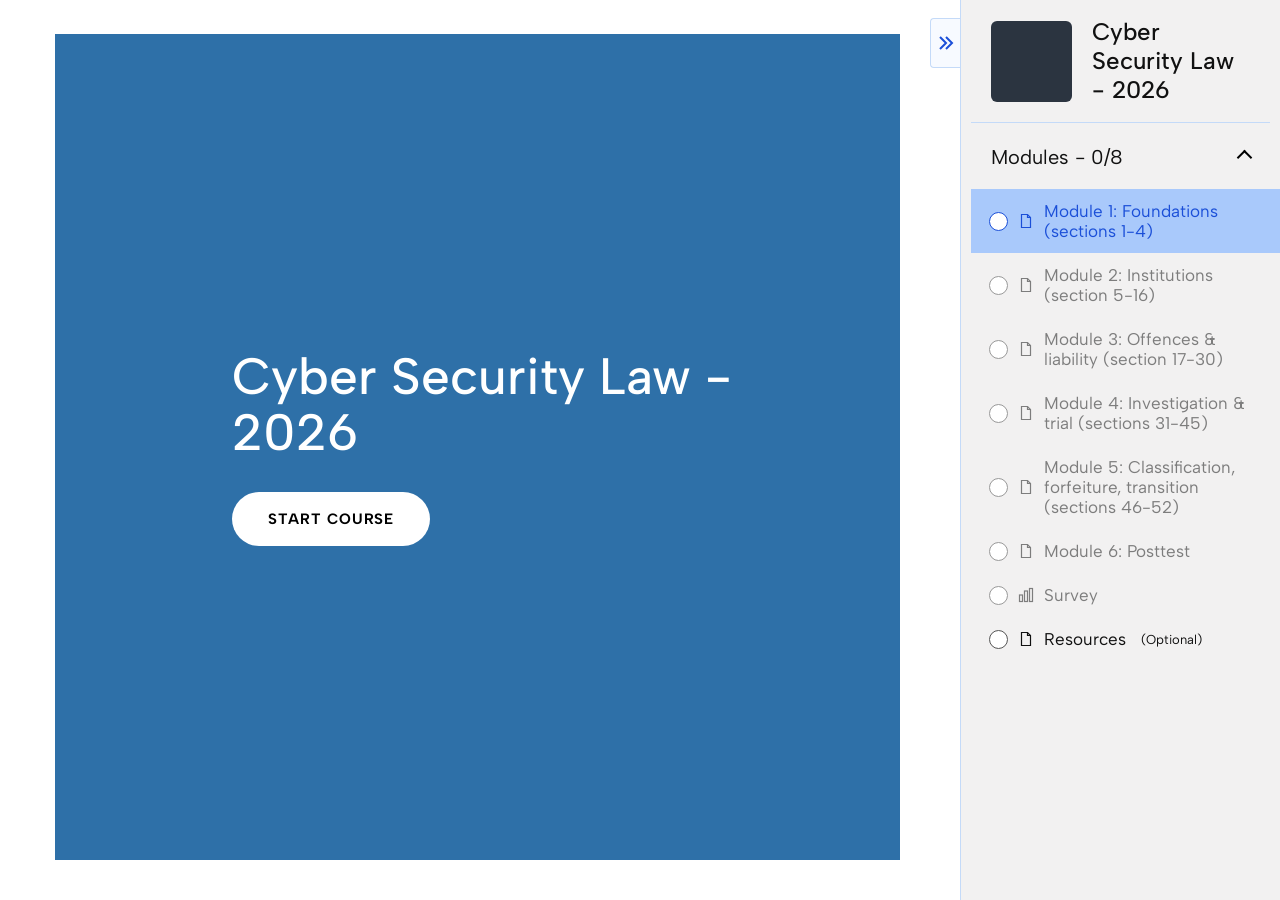
==== commit 03824794: "updated module4 partially" ====
--- a/index.html
+++ b/index.html
@@ -63,7 +63,7 @@
        end and unlocks only when the student reaches the bottom.        -->
 
       <!-- 1. Introduction -->
-      <section class="panel">
+      <!-- <section class="panel">
         <div class="slide content">
           <h1>Module 0: Pretest</h1>
 
@@ -74,8 +74,6 @@
               allowfullscreen
             ></iframe>
           </div>
-
-          <!-- End of Module 1 -->
           <div class="slide-footer">
             <button class="btn" data-complete disabled>
               Complete &amp; continue
@@ -85,14 +83,14 @@
             >
           </div>
         </div>
-      </section>
+      </section> -->
 
       
 
       <!-- Module 1 -->
       <section class="panel">
         <div class="slide content">
-          <h1>Module 1: Foundations (sections 1-4)</h1>
+          <!-- <h1>Module 1: Foundations (sections 1-4)</h1> -->
           <div class="h5p-slot">
             <iframe data-src="static/html/module1.html" allowfullscreen></iframe>
           </div>
@@ -107,9 +105,69 @@
       <!-- Module 2 -->
       <section class="panel">
         <div class="slide content">
-          <h1>Module 2: Amar MAtha (sections 1-4)</h1>
-          <div class="h5p-slot">
-            <iframe data-src="static/html/module1.html" allowfullscreen></iframe>
+          <!-- <h1>Module 2: Institutions (section 5-16)</h1> -->
+          <div class="h5p-slot">
+            <iframe data-src="static/html/module2.html" allowfullscreen></iframe>
+          </div>
+          <div class="slide-footer">
+            <button class="btn" data-complete disabled>
+              Complete &amp; continue
+            </button>
+          </div>
+        </div>
+      </section>
+
+      <!-- Module 3 -->
+      <section class="panel">
+        <div class="slide content">
+          <!-- <h1>Module 3: Offences & liability (section 17-30)</h1> -->
+          <div class="h5p-slot">
+            <iframe data-src="static/html/module3.html" allowfullscreen></iframe>
+          </div>
+          <div class="slide-footer">
+            <button class="btn" data-complete disabled>
+              Complete &amp; continue
+            </button>
+          </div>
+        </div>
+      </section>
+
+      <!-- Module 4 -->
+      <section class="panel">
+        <div class="slide content">
+          <!-- <h1>Module 4: Investigation & trial (sections 31-45)</h1> -->
+          <div class="h5p-slot">
+            <iframe data-src="static/html/module4.html" allowfullscreen></iframe>
+          </div>
+          <div class="slide-footer">
+            <button class="btn" data-complete disabled>
+              Complete &amp; continue
+            </button>
+          </div>
+        </div>
+      </section>
+
+      <!-- Module 5 -->
+      <section class="panel">
+        <div class="slide content">
+          <!-- <h1>Module 5: Classification, forfeiture, transition (sections 46-52)</h1> -->
+          <div class="h5p-slot">
+            <iframe data-src="static/html/module4.html" allowfullscreen></iframe>
+          </div>
+          <div class="slide-footer">
+            <button class="btn" data-complete disabled>
+              Complete &amp; continue
+            </button>
+          </div>
+        </div>
+      </section>
+
+      <!-- Module 6 -->
+      <section class="panel">
+        <div class="slide content">
+          <!-- <h1>Module 2: Institutions (section 5-16)</h1> -->
+          <div class="h5p-slot">
+            <iframe data-src="static/html/module4.html" allowfullscreen></iframe>
           </div>
           <div class="slide-footer">
             <button class="btn" data-complete disabled>
@@ -157,10 +215,10 @@
         </summary>
 
         <nav class="module-list">
-          <button class="module-item active">
+          <!-- <button class="module-item active">
             <span class="radio"></span><span class="icon"></span>Module 0:
             Pretest
-          </button>
+          </button> -->
           <button class="module-item">
             <span class="radio"></span><span class="icon"></span>Module 1:
             Foundations (sections 1-4)
